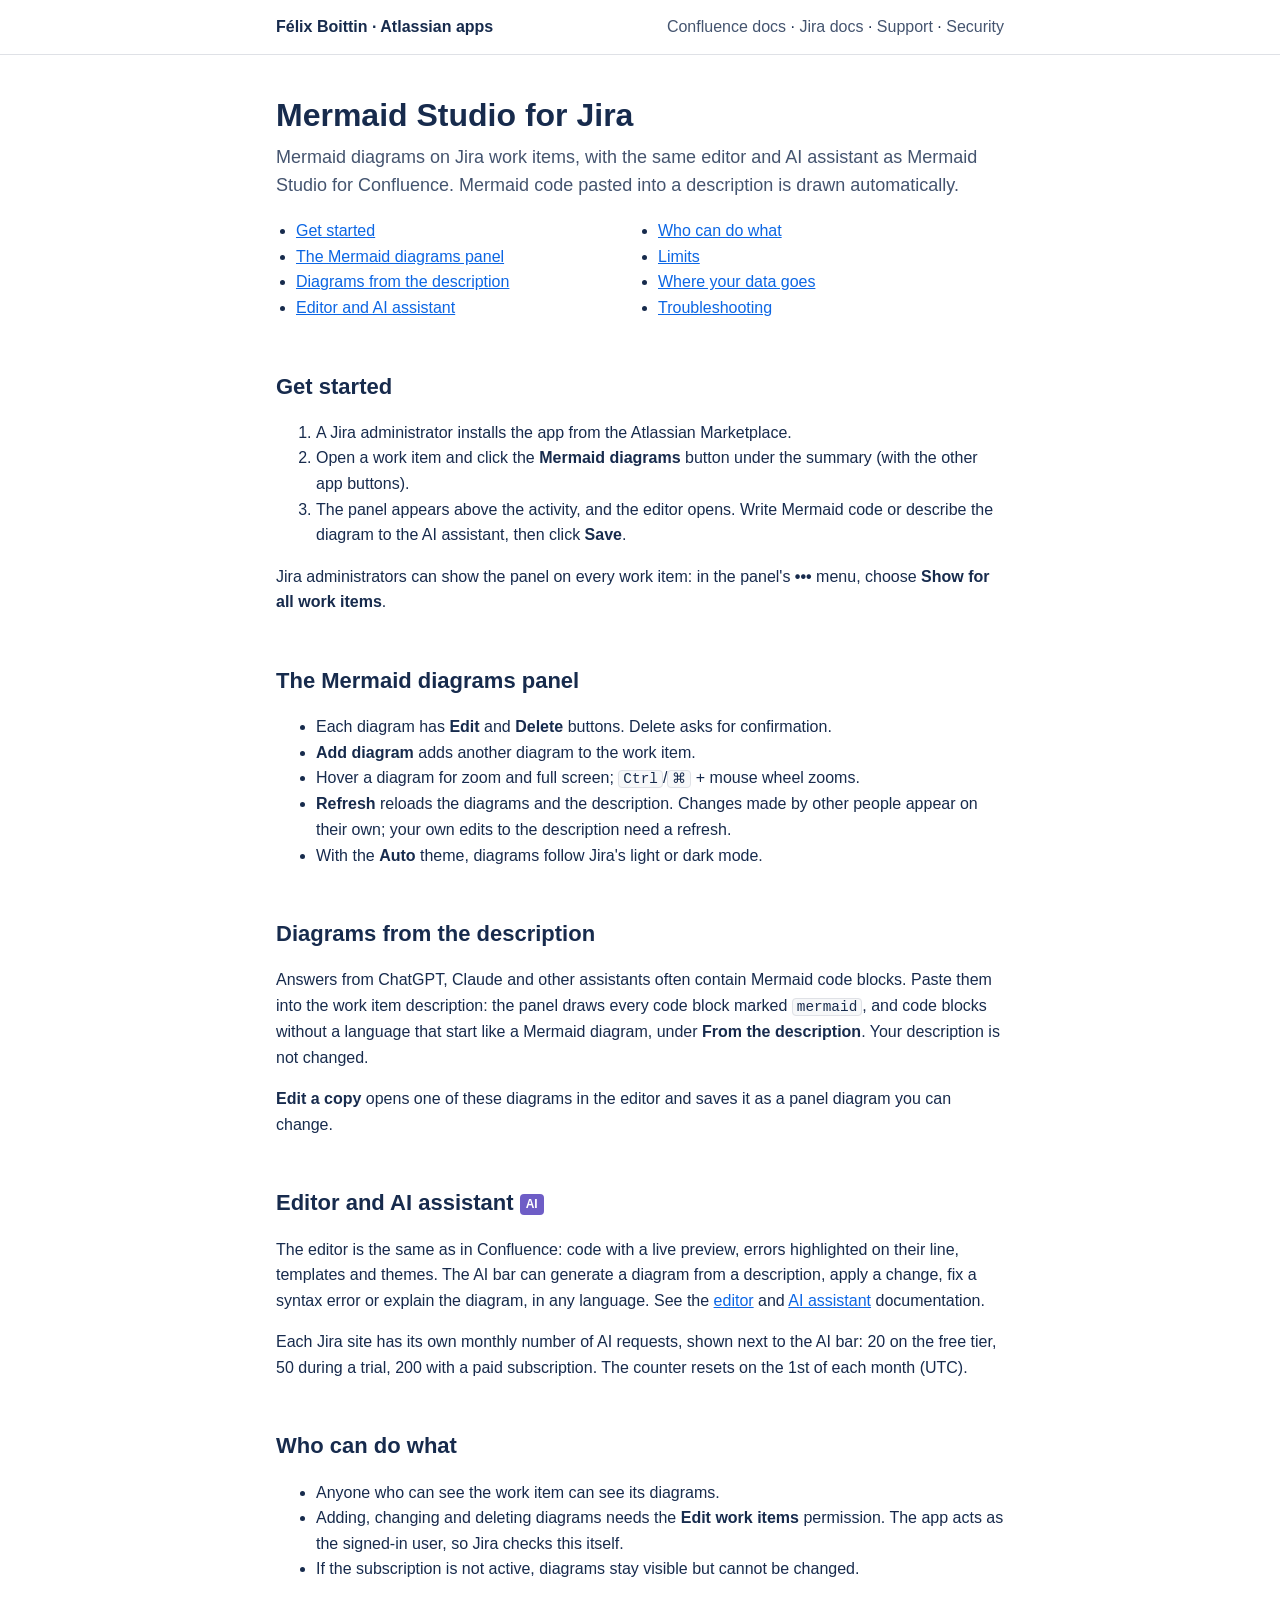
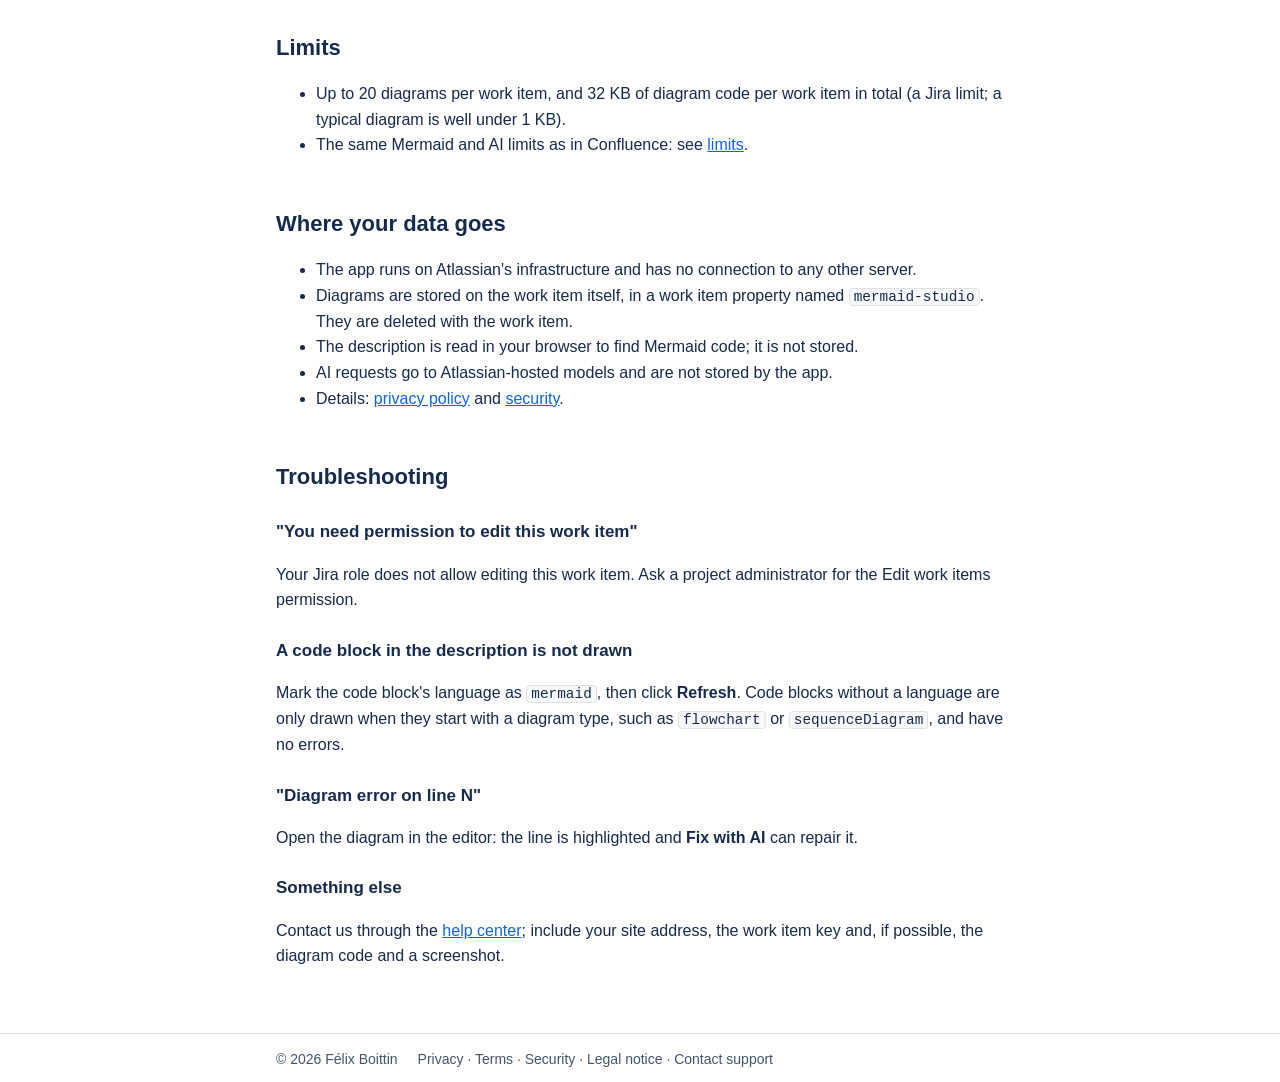
==== mermaid-jira/index.html @ c7ff28f2 "Add Mermaid Studio for Jira documentation; privacy and security cover the Jira app Co-Authored-By: C" ====
<!doctype html>
<html lang="en">
<head>
<meta charset="utf-8">
<meta name="viewport" content="width=device-width, initial-scale=1">
<title>Mermaid Studio for Jira — documentation · Félix Boittin</title>
<meta name="description" content="Mermaid Studio for Jira — documentation: Mermaid Studio for Confluence and Jira Cloud.">
<link rel="stylesheet" href="../assets/style.css">
</head>
<body>
<header class="site"><div class="wrap">
<a class="brand" href="../index.html">Félix Boittin · Atlassian apps</a>
<nav aria-label="Main"><a href="../mermaid/index.html">Confluence docs</a> · <a href="../mermaid-jira/index.html">Jira docs</a> · <a href="../support.html">Support</a> · <a href="../security.html">Security</a></nav>
</div></header>
<main class="wrap">
<h1>Mermaid Studio for Jira</h1>
<p class="lead">Mermaid diagrams on Jira work items, with the same editor and AI assistant as Mermaid Studio for Confluence. Mermaid code pasted into a description is drawn automatically.</p>

<ul class="toc">
  <li><a href="#start">Get started</a></li>
  <li><a href="#panel">The Mermaid diagrams panel</a></li>
  <li><a href="#description">Diagrams from the description</a></li>
  <li><a href="#editor">Editor and AI assistant</a></li>
  <li><a href="#permissions">Who can do what</a></li>
  <li><a href="#limits">Limits</a></li>
  <li><a href="#data">Where your data goes</a></li>
  <li><a href="#troubleshooting">Troubleshooting</a></li>
</ul>

<h2 id="start">Get started</h2>
<ol>
  <li>A Jira administrator installs the app from the Atlassian Marketplace.</li>
  <li>Open a work item and click the <strong>Mermaid diagrams</strong> button under the summary (with the other app buttons).</li>
  <li>The panel appears above the activity, and the editor opens. Write Mermaid code or describe the diagram to the AI assistant, then click <strong>Save</strong>.</li>
</ol>
<p>Jira administrators can show the panel on every work item: in the panel's <strong>•••</strong> menu, choose <strong>Show for all work items</strong>.</p>

<h2 id="panel">The Mermaid diagrams panel</h2>
<ul>
  <li>Each diagram has <strong>Edit</strong> and <strong>Delete</strong> buttons. Delete asks for confirmation.</li>
  <li><strong>Add diagram</strong> adds another diagram to the work item.</li>
  <li>Hover a diagram for zoom and full screen; <kbd>Ctrl</kbd>/<kbd>⌘</kbd> + mouse wheel zooms.</li>
  <li><strong>Refresh</strong> reloads the diagrams and the description. Changes made by other people appear on their own; your own edits to the description need a refresh.</li>
  <li>With the <strong>Auto</strong> theme, diagrams follow Jira's light or dark mode.</li>
</ul>

<h2 id="description">Diagrams from the description</h2>
<p>Answers from ChatGPT, Claude and other assistants often contain Mermaid code blocks. Paste them into the work item description: the panel draws every code block marked <code>mermaid</code>, and code blocks without a language that start like a Mermaid diagram, under <strong>From the description</strong>. Your description is not changed.</p>
<p><strong>Edit a copy</strong> opens one of these diagrams in the editor and saves it as a panel diagram you can change.</p>

<h2 id="editor">Editor and AI assistant <span class="badge">AI</span></h2>
<p>The editor is the same as in Confluence: code with a live preview, errors highlighted on their line, templates and themes. The AI bar can generate a diagram from a description, apply a change, fix a syntax error or explain the diagram, in any language. See the <a href="../mermaid/index.html#editor">editor</a> and <a href="../mermaid/index.html#ai">AI assistant</a> documentation.</p>
<p>Each Jira site has its own monthly number of AI requests, shown next to the AI bar: 20 on the free tier, 50 during a trial, 200 with a paid subscription. The counter resets on the 1st of each month (UTC).</p>

<h2 id="permissions">Who can do what</h2>
<ul>
  <li>Anyone who can see the work item can see its diagrams.</li>
  <li>Adding, changing and deleting diagrams needs the <strong>Edit work items</strong> permission. The app acts as the signed-in user, so Jira checks this itself.</li>
  <li>If the subscription is not active, diagrams stay visible but cannot be changed.</li>
</ul>

<h2 id="limits">Limits</h2>
<ul>
  <li>Up to 20 diagrams per work item, and 32 KB of diagram code per work item in total (a Jira limit; a typical diagram is well under 1 KB).</li>
  <li>The same Mermaid and AI limits as in Confluence: see <a href="../mermaid/index.html#limits">limits</a>.</li>
</ul>

<h2 id="data">Where your data goes</h2>
<ul>
  <li>The app runs on Atlassian's infrastructure and has no connection to any other server.</li>
  <li>Diagrams are stored on the work item itself, in a work item property named <code>mermaid-studio</code>. They are deleted with the work item.</li>
  <li>The description is read in your browser to find Mermaid code; it is not stored.</li>
  <li>AI requests go to Atlassian-hosted models and are not stored by the app.</li>
  <li>Details: <a href="../privacy.html">privacy policy</a> and <a href="../security.html">security</a>.</li>
</ul>

<h2 id="troubleshooting">Troubleshooting</h2>
<h3>"You need permission to edit this work item"</h3>
<p>Your Jira role does not allow editing this work item. Ask a project administrator for the Edit work items permission.</p>
<h3>A code block in the description is not drawn</h3>
<p>Mark the code block's language as <code>mermaid</code>, then click <strong>Refresh</strong>. Code blocks without a language are only drawn when they start with a diagram type, such as <code>flowchart</code> or <code>sequenceDiagram</code>, and have no errors.</p>
<h3>"Diagram error on line N"</h3>
<p>Open the diagram in the editor: the line is highlighted and <strong>Fix with AI</strong> can repair it.</p>
<h3>Something else</h3>
<p>Contact us through the <a href="https://felixb-support.atlassian.net/servicedesk/customer/portal/3">help center</a>; include your site address, the work item key and, if possible, the diagram code and a screenshot.</p>

</main>
<footer class="site"><div class="wrap">
<span>© 2026 Félix Boittin</span>
<nav aria-label="Legal"><a href="../privacy.html">Privacy</a> · <a href="../terms.html">Terms</a> · <a href="../security.html">Security</a> · <a href="../legal.html">Legal notice</a> · <a href="https://felixb-support.atlassian.net/servicedesk/customer/portal/3">Contact support</a></nav>
</div></footer>
</body>
</html>
---- assets/style.css ----
:root {
  --bg: #ffffff;
  --text: #172b4d;
  --muted: #44546f;
  --border: #dfe1e6;
  --surface: #f7f8f9;
  --link: #0c66e4;
  --accent: #6e5dc6;
  color-scheme: light dark;
}
@media (prefers-color-scheme: dark) {
  :root {
    --bg: #1d2125;
    --text: #dee4ea;
    --muted: #9fadbc;
    --border: #38414a;
    --surface: #22272b;
    --link: #579dff;
    --accent: #9f8fef;
  }
}
* { box-sizing: border-box; }
html { -webkit-text-size-adjust: 100%; }
body {
  margin: 0;
  background: var(--bg);
  color: var(--text);
  font: 16px/1.6 -apple-system, BlinkMacSystemFont, "Segoe UI", Roboto, Helvetica, Arial, sans-serif;
}
a { color: var(--link); }
header.site, footer.site { border-color: var(--border); border-style: solid; border-width: 0; }
header.site { border-bottom-width: 1px; }
footer.site { border-top-width: 1px; margin-top: 64px; color: var(--muted); font-size: 14px; }
.wrap { max-width: 760px; margin: 0 auto; padding: 0 16px; }
header.site .wrap, footer.site .wrap { display: flex; flex-wrap: wrap; gap: 8px 20px; align-items: center; padding-top: 14px; padding-bottom: 14px; }
header.site .brand { font-weight: 700; color: var(--text); text-decoration: none; margin-right: auto; }
nav a { color: var(--muted); text-decoration: none; }
nav a:hover { color: var(--link); }
h1 { font-size: 32px; line-height: 1.25; margin: 40px 0 8px; }
h2 { font-size: 22px; margin: 40px 0 8px; padding-top: 8px; }
h3 { font-size: 17px; margin: 24px 0 4px; }
.lead { color: var(--muted); font-size: 18px; margin-top: 0; }
.updated { color: var(--muted); font-size: 14px; }
code, kbd { font-family: ui-monospace, SFMono-Regular, Menlo, Consolas, monospace; font-size: 0.9em; background: var(--surface); border: 1px solid var(--border); border-radius: 4px; padding: 0 4px; }
pre { background: var(--surface); border: 1px solid var(--border); border-radius: 6px; padding: 12px; overflow-x: auto; }
pre code { border: 0; padding: 0; background: none; }
table { border-collapse: collapse; width: 100%; font-size: 15px; margin: 12px 0; display: block; overflow-x: auto; }
th, td { border: 1px solid var(--border); padding: 6px 10px; text-align: left; vertical-align: top; }
th { background: var(--surface); }
.card { border: 1px solid var(--border); border-radius: 8px; padding: 16px 20px; margin: 16px 0; background: var(--surface); }
.card h2 { margin-top: 0; padding-top: 0; }
.badge { display: inline-block; font-size: 12px; font-weight: 700; color: #fff; background: var(--accent); border-radius: 4px; padding: 1px 6px; vertical-align: middle; }
.toc { columns: 2; padding-left: 20px; }
@media (max-width: 600px) { .toc { columns: 1; } h1 { font-size: 26px; } }
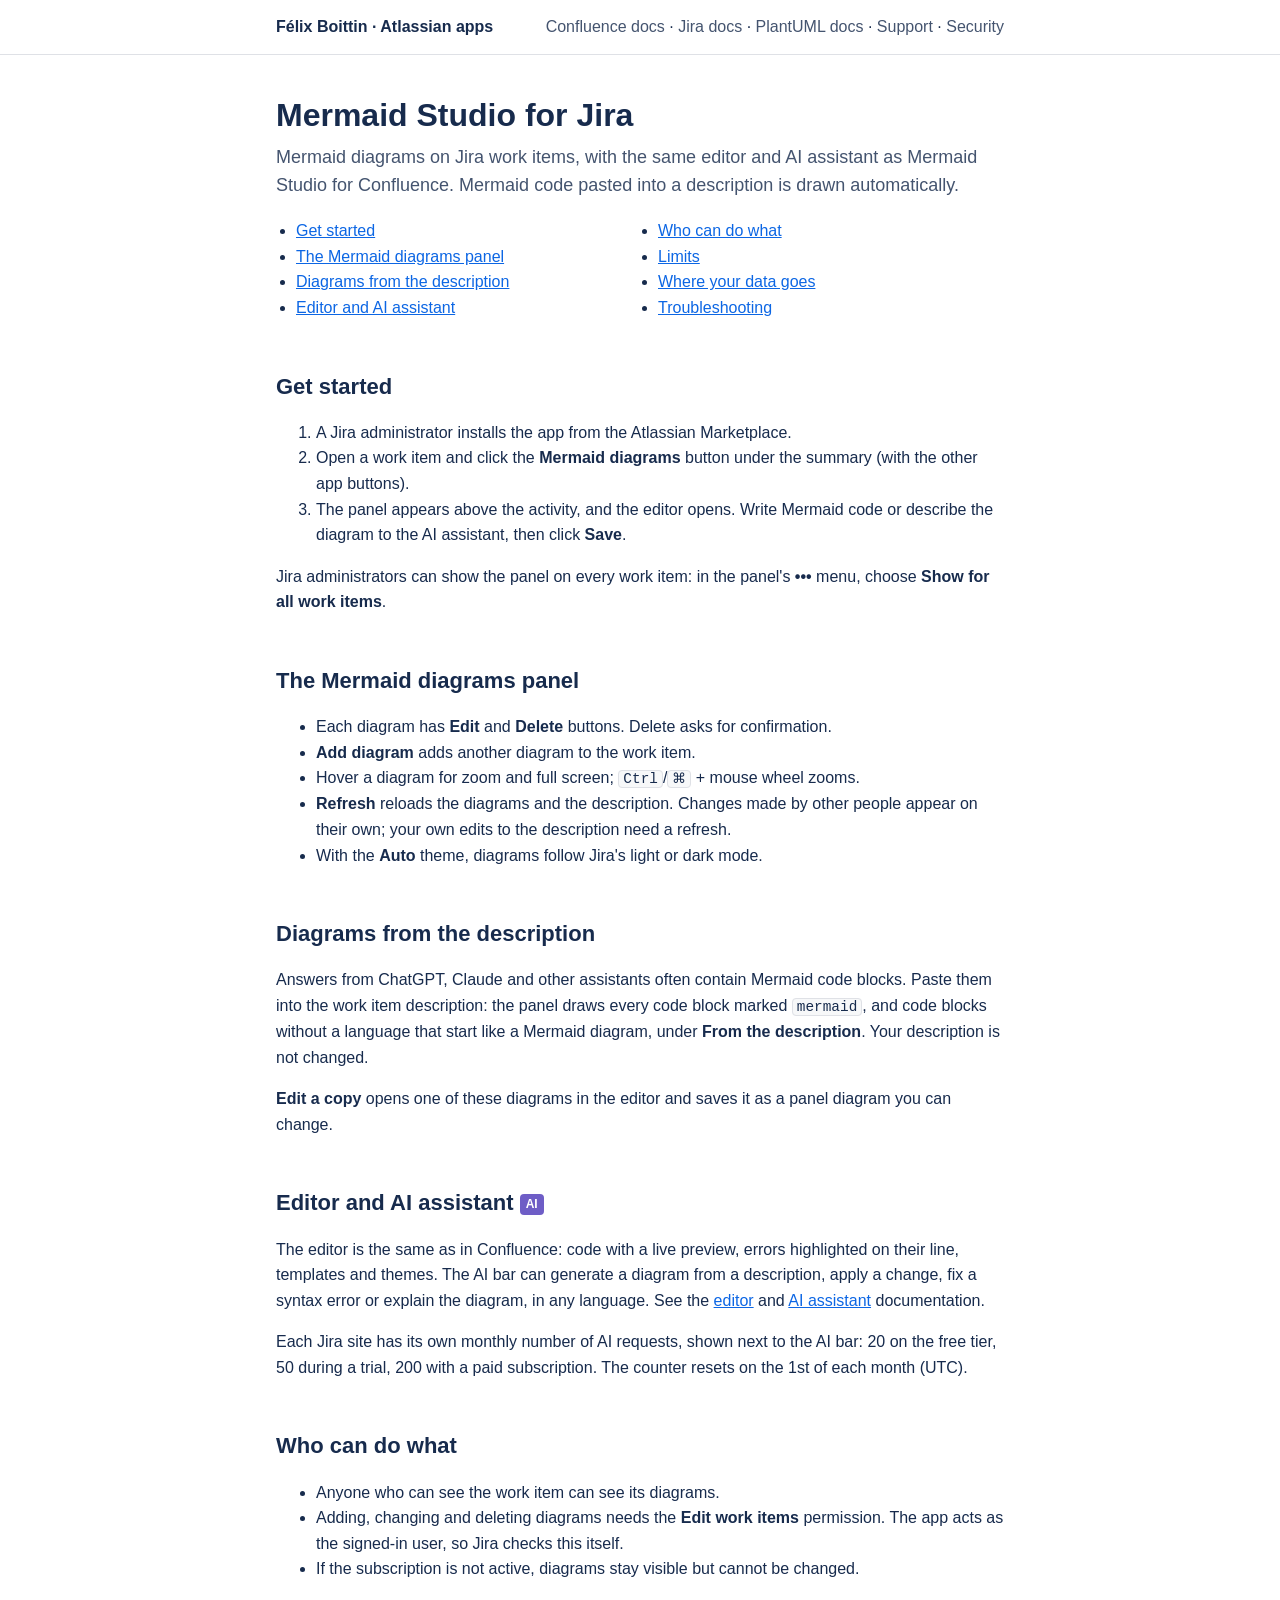
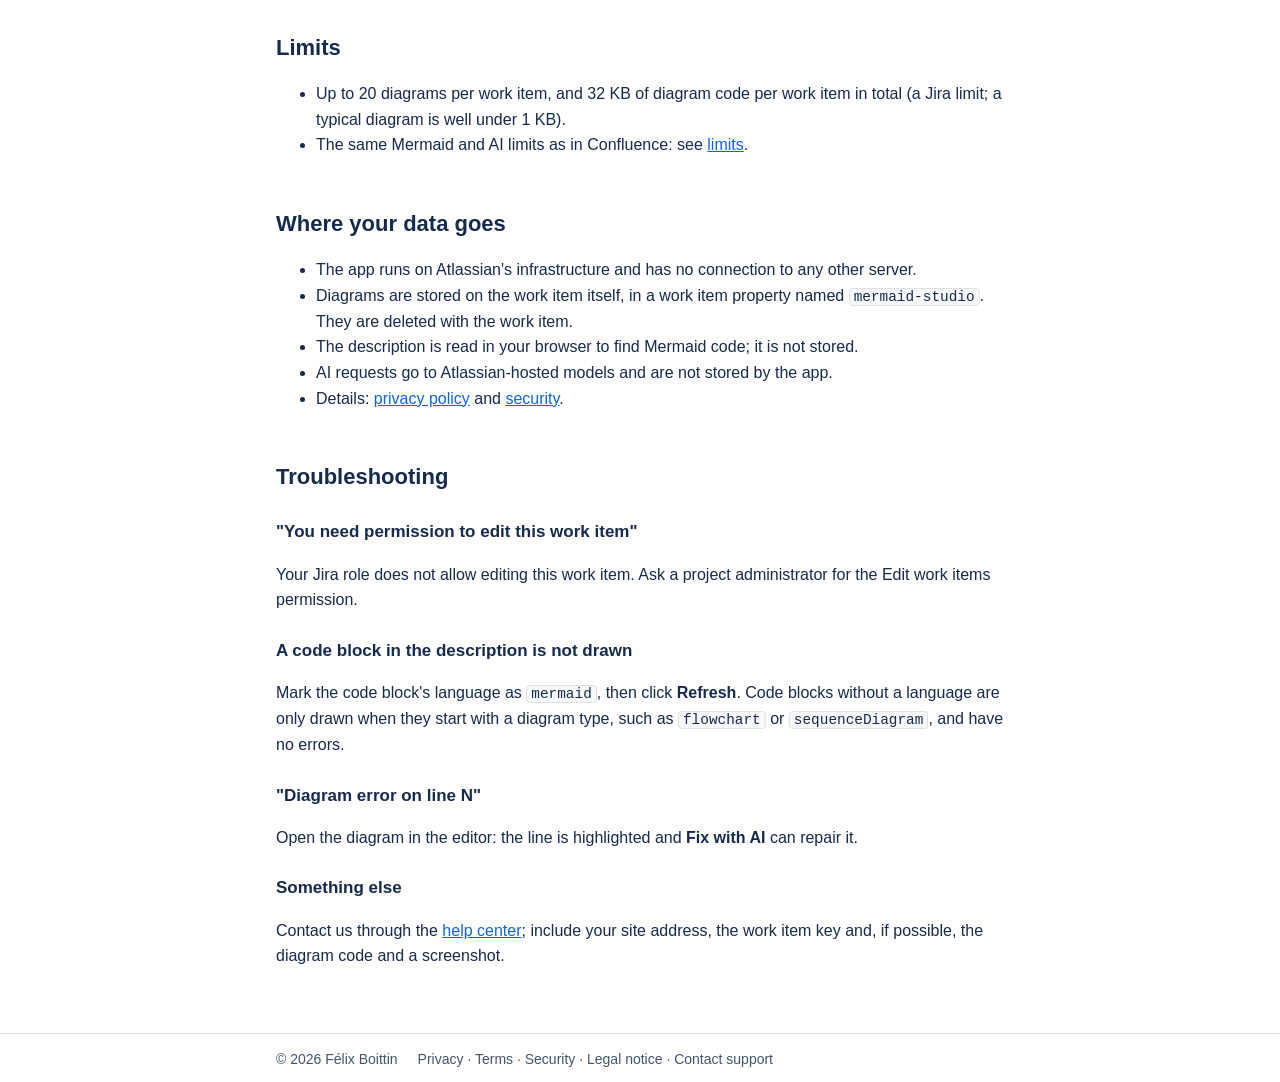
==== commit 93f08733: "Add PlantUML Studio documentation; privacy and security cover all three apps Co-Authored-By: Claude " ====
--- a/mermaid-jira/index.html
+++ b/mermaid-jira/index.html
@@ -10,7 +10,7 @@
 <body>
 <header class="site"><div class="wrap">
 <a class="brand" href="../index.html">Félix Boittin · Atlassian apps</a>
-<nav aria-label="Main"><a href="../mermaid/index.html">Confluence docs</a> · <a href="../mermaid-jira/index.html">Jira docs</a> · <a href="../support.html">Support</a> · <a href="../security.html">Security</a></nav>
+<nav aria-label="Main"><a href="../mermaid/index.html">Confluence docs</a> · <a href="../mermaid-jira/index.html">Jira docs</a> · <a href="../plantuml/index.html">PlantUML docs</a> · <a href="../support.html">Support</a> · <a href="../security.html">Security</a></nav>
 </div></header>
 <main class="wrap">
 <h1>Mermaid Studio for Jira</h1>
